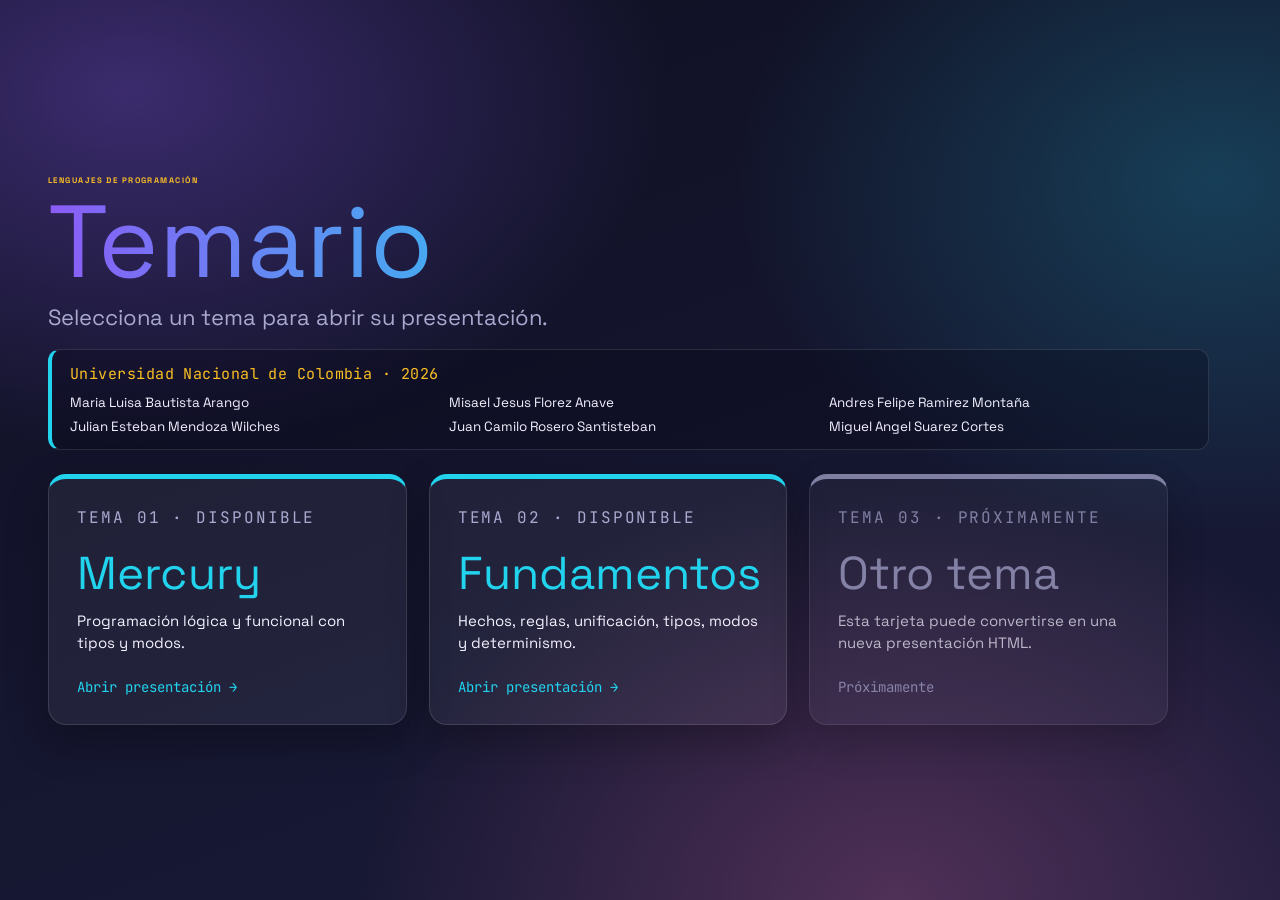
==== reveal.js/index.html @ b81d8082 "second version" ====
<!doctype html>
<html lang="es">
<head>
  <meta charset="utf-8">
  <title>Temas · Lenguajes de programación</title>
  <meta name="viewport" content="width=device-width, initial-scale=1.0, maximum-scale=1.0, user-scalable=no">
  <link rel="stylesheet" href="dist/reset.css">
  <link rel="stylesheet" href="global.css">
  <style>
    .topic-index {
      min-height: 100vh;
      box-sizing: border-box;
      display: grid;
      align-content: center;
      padding: 48px;
      color: var(--ink);
    }

    .topic-index h1 {
      margin: 0 0 0.12em;
      font-size: clamp(56px, 8vw, 112px);
      line-height: 0.95;
    }

    .topic-index .intro {
      max-width: 760px;
      margin: 0 0 18px;
      color: var(--muted);
      font-size: clamp(16px, 2vw, 22px);
    }

    .team-block {
      max-width: 1120px;
      margin: 0 0 24px;
      padding: 14px 18px;
      border: 1px solid var(--card-border);
      border-left: 4px solid var(--cyan);
      border-radius: 12px;
      background: rgba(8, 8, 24, 0.32);
    }

    .team-block .university {
      margin: 0 0 10px;
      color: var(--amber);
      font-family: var(--r-code-font);
      font-size: clamp(12px, 1.2vw, 15px);
      letter-spacing: 0.03em;
    }

    .team-list {
      display: grid;
      grid-template-columns: repeat(3, minmax(0, 1fr));
      gap: 7px 18px;
      list-style: none;
      margin: 0;
      padding: 0;
    }

    .team-list li {
      opacity: 0;
      transform: translateY(10px);
      color: var(--ink);
      font-size: clamp(11px, 1.05vw, 14px);
      animation: team-enter 520ms cubic-bezier(0.22, 1, 0.36, 1) forwards;
    }

    .team-list li:nth-child(1) { animation-delay: 120ms; }
    .team-list li:nth-child(2) { animation-delay: 260ms; }
    .team-list li:nth-child(3) { animation-delay: 400ms; }
    .team-list li:nth-child(4) { animation-delay: 540ms; }
    .team-list li:nth-child(5) { animation-delay: 680ms; }
    .team-list li:nth-child(6) { animation-delay: 820ms; }

    @keyframes team-enter {
      to {
        opacity: 1;
        transform: translateY(0);
      }
    }

    .topic-grid {
      display: grid;
      grid-template-columns: repeat(3, minmax(0, 1fr));
      gap: 22px;
      max-width: 1120px;
    }

    .topic-card {
      min-height: 210px;
      box-sizing: border-box;
      display: flex;
      flex-direction: column;
      justify-content: space-between;
      padding: 28px;
      color: var(--ink);
      text-decoration: none;
      background: var(--card);
      border: 1px solid var(--card-border);
      border-top: 5px solid var(--accent);
      border-radius: 18px;
      box-shadow: 0 16px 40px rgba(0, 0, 0, 0.28);
      transition: transform 180ms ease, border-color 180ms ease;
    }

    .topic-card:hover,
    .topic-card:focus-visible {
      transform: translateY(-6px);
      border-color: var(--accent);
      outline: none;
    }

    .topic-card small {
      color: var(--muted);
      font-family: var(--r-code-font);
      text-transform: uppercase;
      letter-spacing: 0.12em;
    }

    .topic-card h2 {
      margin: 16px 0 8px;
      color: var(--accent);
      font-size: clamp(28px, 4vw, 46px);
    }

    .topic-card p {
      margin: 0;
      color: var(--ink);
      font-size: 15px;
      line-height: 1.45;
    }

    .topic-card .open {
      margin-top: 24px;
      color: var(--accent);
      font-family: var(--r-code-font);
      font-size: 14px;
    }

    .topic-card.available {
      --accent: var(--cyan);
    }

    .topic-card.pending {
      --accent: var(--muted);
      opacity: 0.72;
      pointer-events: none;
    }

    @media (max-width: 900px) {
      .topic-index {
        align-content: start;
        padding: 32px 24px;
      }

      .team-list {
        grid-template-columns: 1fr;
      }

      .topic-grid {
        grid-template-columns: 1fr;
      }
    }

    @media (prefers-reduced-motion: reduce) {
      .topic-card {
        transition: none;
      }

      .team-list li {
        opacity: 1;
        transform: none;
        animation: none;
      }
    }
  </style>
</head>
<body>
<main class="topic-index">
  <span class="kicker">Lenguajes de programación</span>
  <h1 class="grad">Temario</h1>
  <p class="intro">Selecciona un tema para abrir su presentación.</p>

  <div class="team-block">
    <p class="university">Universidad Nacional de Colombia · 2026</p>
    <ul class="team-list" aria-label="Integrantes">
      <li>Maria Luisa Bautista Arango</li>
      <li>Misael Jesus Florez Anave</li>
      <li>Andres Felipe Ramirez Montaña</li>
      <li>Julian Esteban Mendoza Wilches</li>
      <li>Juan Camilo Rosero Santisteban</li>
      <li>Miguel Angel Suarez Cortes</li>
    </ul>
  </div>

  <div class="topic-grid">
    <a class="topic-card available" href="topics/mercury.html">
      <small>Tema 01 · Disponible</small>
      <div>
        <h2>Mercury</h2>
        <p>Programación lógica y funcional con tipos y modos.</p>
      </div>
      <span class="open">Abrir presentación →</span>
    </a>

    <a class="topic-card available" href="topics/fundamentos-mercury.html">
      <small>Tema 02 · Disponible</small>
      <div>
        <h2>Fundamentos</h2>
        <p>Hechos, reglas, unificación, tipos, modos y determinismo.</p>
      </div>
      <span class="open">Abrir presentación →</span>
    </a>

    <article class="topic-card pending" aria-disabled="true">
      <small>Tema 03 · Próximamente</small>
      <div>
        <h2>Otro tema</h2>
        <p>Esta tarjeta puede convertirse en una nueva presentación HTML.</p>
      </div>
      <span class="open">Próximamente</span>
    </article>
  </div>
</main>
</body>
</html>
---- reveal.js/global.css ----
@import url('https://fonts.googleapis.com/css2?family=Space+Grotesk:wght@400;500;700&family=JetBrains+Mono:wght@400;600&display=swap');

:root {
  --bg: #0f1022;
  --bg-2: #1a1b3a;
  --ink: #f3f1ff;
  --muted: #a9a8cf;
  --violet: #8b5cf6;
  --cyan: #22d3ee;
  --pink: #f472b6;
  --amber: #fbbf24;
  --green: #34d399;
  --card: rgba(255, 255, 255, 0.06);
  --card-border: rgba(255, 255, 255, 0.12);
  --r-main-font: 'Space Grotesk', 'Segoe UI', sans-serif;
  --r-heading-font: 'Space Grotesk', 'Segoe UI', sans-serif;
  --r-code-font: 'JetBrains Mono', Consolas, monospace;
}

html,
body {
  min-height: 100%;
  margin: 0;
  background:
    radial-gradient(900px 600px at 10% 10%, rgba(139, 92, 246, 0.35), transparent 60%),
    radial-gradient(800px 600px at 95% 20%, rgba(34, 211, 238, 0.22), transparent 60%),
    radial-gradient(900px 700px at 70% 100%, rgba(244, 114, 182, 0.25), transparent 60%),
    linear-gradient(160deg, var(--bg), var(--bg-2));
  color: var(--ink);
  font-family: var(--r-main-font);
}

.reveal-viewport {
  background:
    radial-gradient(900px 600px at 10% 10%, rgba(139, 92, 246, 0.35), transparent 60%),
    radial-gradient(800px 600px at 95% 20%, rgba(34, 211, 238, 0.22), transparent 60%),
    radial-gradient(900px 700px at 70% 100%, rgba(244, 114, 182, 0.25), transparent 60%),
    linear-gradient(160deg, var(--bg), var(--bg-2));
  color: var(--ink);
}

.reveal {
  font-family: var(--r-main-font);
  font-size: 34px;
  font-weight: 400;
  color: var(--ink);
}

.reveal h1, .reveal h2, .reveal h3 {
  font-family: var(--r-heading-font);
  font-weight: 700;
  text-transform: none;
  letter-spacing: -0.02em;
  color: var(--ink);
  margin-bottom: 0.5em;
}
.reveal h1 { font-size: 2.6em; line-height: 1.05; }
.reveal h2 { font-size: 1.7em; }
.reveal h3 { font-size: 1.1em; color: var(--cyan); }

.grad {
  background: linear-gradient(90deg, var(--violet), var(--cyan) 50%, var(--pink));
  -webkit-background-clip: text;
  background-clip: text;
  color: transparent;
}

.kicker {
  display: inline-block;
  font-size: 0.5em;
  font-weight: 700;
  letter-spacing: 0.18em;
  text-transform: uppercase;
  color: var(--amber);
  margin-bottom: 1em;
}

.reveal p, .reveal li { line-height: 1.45; }
.reveal ul { display: block; }
.reveal li::marker { color: var(--pink); }
.reveal strong { color: var(--amber); font-weight: 700; }
.reveal em { color: var(--cyan); font-style: normal; }
.reveal .muted { color: var(--muted); font-size: 0.7em; }
.reveal a { color: var(--cyan); }

/* Tarjetas */
.grid { display: grid; gap: 22px; text-align: left; }
.grid.cols-2 { grid-template-columns: repeat(2, 1fr); }
.grid.cols-3 { grid-template-columns: repeat(3, 1fr); }

.card {
  background: var(--card);
  border: 1px solid var(--card-border);
  border-top: 4px solid var(--accent, var(--violet));
  border-radius: 18px;
  padding: 22px 26px;
  backdrop-filter: blur(6px);
  box-shadow: 0 10px 30px rgba(0, 0, 0, 0.25);
}
.card h3 { color: var(--accent, var(--violet)); margin: 0 0 0.3em; font-size: 0.95em; }
.card p { margin: 0; font-size: 0.62em; color: var(--ink); opacity: 0.9; }
.card .big { font-size: 1.6em; line-height: 1; margin-bottom: 0.2em; display: block; }
.c-violet { --accent: var(--violet); }
.c-cyan { --accent: var(--cyan); }
.c-pink { --accent: var(--pink); }
.c-amber { --accent: var(--amber); }
.c-green { --accent: var(--green); }

/* Etiquetas */
.pill {
  display: inline-block;
  font-family: var(--r-code-font);
  font-size: 0.6em;
  padding: 0.15em 0.7em;
  border-radius: 999px;
  background: color-mix(in srgb, var(--accent) 20%, transparent);
  color: var(--accent);
  border: 1px solid color-mix(in srgb, var(--accent) 50%, transparent);
  margin: 0 0.15em;
}

/* Código */
.reveal pre {
  width: 100%;
  margin: 0.6em 0;
  text-align: left;
  background: rgba(8, 8, 24, 0.75);
  border: 1px solid var(--card-border);
  border-radius: 16px;
  box-shadow: 0 14px 40px rgba(0, 0, 0, 0.4);
  font-size: 0.5em;
}
.reveal pre code {
  font-family: var(--r-code-font);
  display: block;
  width: 100%;
  box-sizing: border-box;
  text-align: left;
  white-space: pre;
  padding: 1.1em 1.4em;
  max-height: 560px;
  line-height: 1.55;
  color: #e6e4ff;
}
.reveal code { font-family: var(--r-code-font); color: var(--green); }
.reveal pre::before {
  content: '';
  display: block;
  height: 12px; width: 12px;
  margin: 14px 0 0 18px;
  border-radius: 50%;
  background: #ff5f57;
  box-shadow: 20px 0 0 #febc2e, 40px 0 0 #28c840;
}
.k { color: var(--pink); }
.t { color: var(--cyan); }
.s { color: var(--amber); }
.c { color: #7c7aa8; font-style: italic; }
.p { color: var(--green); }
.m { color: var(--violet); }

/* Tablas */
.reveal table {
  width: 94%;
  margin: 0.6em auto;
  overflow: hidden;
  border-collapse: separate;
  border-spacing: 0;
  border: 1px solid var(--card-border);
  border-radius: 14px;
  background: rgba(8, 8, 24, 0.28);
  box-shadow: 0 16px 36px rgba(0, 0, 0, 0.22);
  font-size: 0.56em;
  text-align: left;
}
.reveal table th {
  padding: 0.72em 0.9em;
  color: var(--cyan);
  background: rgba(139, 92, 246, 0.16);
  border: 0;
  border-bottom: 1px solid rgba(34, 211, 238, 0.24);
  font-family: var(--r-code-font);
  font-size: 0.78em;
  letter-spacing: 0.04em;
  text-transform: none;
  text-align: left;
}
.reveal table td {
  padding: 0.62em 0.9em;
  background: rgba(255, 255, 255, 0.025);
  border: 0;
  border-bottom: 1px solid var(--card-border);
  vertical-align: middle;
  line-height: 1.35;
}
.reveal table tr:last-child td {
  border-bottom: 0;
}
.reveal table tbody tr:nth-child(even) td {
  background: rgba(255, 255, 255, 0.055);
}
.reveal table tbody tr:hover td {
  background: rgba(34, 211, 238, 0.07);
}
.reveal table td:first-child {
  border-radius: 0;
  font-family: var(--r-code-font);
  font-weight: 600;
  color: var(--ink);
}
.reveal table td:last-child {
  border-radius: 0;
}

/* Controles y progreso */
.reveal .progress { color: var(--pink); height: 5px; }
.reveal .controls { color: var(--cyan); }
.reveal .slide-number { color: var(--muted); background: transparent; font-size: 14px; }

/* Orbes decorativos en el título */
.orb {
  position: absolute; border-radius: 50%; filter: blur(2px); opacity: 0.9; pointer-events: none;
}

/* ===== Primeros pasos: pasos numerados, terminal y archivo ===== */
.steps { display: flex; gap: 18px; justify-content: center; margin-top: 1.2em; }
.step {
  flex: 1; text-align: center; padding: 22px 12px;
  background: var(--card); border: 1px solid var(--card-border); border-radius: 18px;
  box-shadow: 0 10px 30px rgba(0, 0, 0, 0.25);
}
.step .n {
  display: grid; place-items: center; width: 1.8em; height: 1.8em; margin: 0 auto 0.5em;
  border-radius: 50%; font-weight: 700; color: var(--bg);
  background: linear-gradient(135deg, var(--violet), var(--cyan));
}
.step b { display: block; font-size: 0.7em; }
.step small { display: block; margin-top: 0.3em; font-size: 0.48em; color: var(--muted); font-family: var(--r-code-font); }

.reveal pre.term code .pr { color: var(--green); user-select: none; }
.reveal pre.term code .out { color: var(--amber); }

.filechip {
  display: inline-block; margin: 0.2em 0 0.6em; padding: 0.15em 0.7em;
  font-family: var(--r-code-font); font-weight: 600; font-size: 1.5em;
  background: rgba(8, 8, 24, 0.75); border: 1px solid var(--card-border); border-radius: 18px;
  box-shadow: 0 14px 40px rgba(0, 0, 0, 0.4);
}
.filechip .nm { color: var(--green); }
.filechip .ext { color: var(--pink); }

/* ===== Código recorrido línea por línea (fragmentos) ===== */
.reveal pre.steps-code code { display: block; }
.reveal pre.steps-code .ln { display: block; opacity: 1; visibility: inherit; transition: opacity 0.25s, background 0.25s; border-radius: 6px; }
.reveal pre.steps-code .ln-gap { display: block; height: 1.55em; }
.reveal pre.steps-code:has(.current-fragment) .ln:not(.current-fragment) { opacity: 0.28; }
.reveal pre.steps-code .ln.current-fragment { background: rgba(139, 92, 246, 0.28); box-shadow: -14px 0 0 rgba(139, 92, 246, 0.28), 14px 0 0 rgba(139, 92, 246, 0.28); }

.cap-wrap { position: relative; height: 3.4em; margin-top: 0.5em; text-align: left; }
.cap {
  position: absolute; inset: 0; font-size: 0.62em; line-height: 1.35;
  padding: 0.7em 1.1em; background: var(--card); border: 1px solid var(--card-border);
  border-left: 5px solid var(--accent, var(--violet)); border-radius: 14px;
}
.cap b { color: var(--accent, var(--violet)); }
.reveal pre.steps-code { text-align: left; }

/* Comparación de código en dos columnas */
.compare-grid {
 align-items: stretch;
 gap: 28px;
}

.compare-card {
 min-width: 0;
 display: flex;
 flex-direction: column;
 padding: 18px 20px 20px;
 overflow: hidden;
}

.compare-card h3 {
 margin: 0 0 14px;
 text-align: center;
 white-space: nowrap;
}

.compare-card pre {
 flex: 1;
 min-height: 250px;
 margin: 0;
 box-sizing: border-box;
 display: flex;
 flex-direction: column;
 font-size: 0.42em;
 text-align: left;
}

.compare-card pre code {
 flex: 1;
 box-sizing: border-box;
 display: block;
 max-height: none;
 padding: 0.9em 1.25em 1.25em;
 overflow: hidden;
 white-space: pre;
 line-height: 1.55;
}

.compare-card pre::before {
 flex: 0 0 auto;
 margin: 12px 0 8px 16px;
}

.code-grid {
 align-items: start;
 gap: 26px;
}

.code-grid-item {
 min-width: 0;
}

.code-grid pre,
.normal-code {
 width: 92%;
 max-width: 760px;
 margin-left: auto;
 margin-right: auto;
 text-align: left;
}

.code-grid pre code,
.normal-code code {
 margin: 0;
 padding: 1em 1.35em 1.15em;
 text-align: left;
 white-space: pre;
}

.reveal pre.steps-code {
 width: 94%;
 margin-left: auto;
 margin-right: auto;
 text-align: left;
}

.normal-code {
 width: 92%;
 max-width: 760px;
 margin-left: auto;
 margin-right: auto;
}

.code-centered {
 display: block;
 margin-left: auto !important;
 margin-right: auto !important;
 text-align: left;
}

.code-centered code {
 width: 100%;
 margin-left: 0;
 margin-right: 0;
}

.code-after-table {
 margin-top: 30px !important;
 margin-bottom: 0;
}
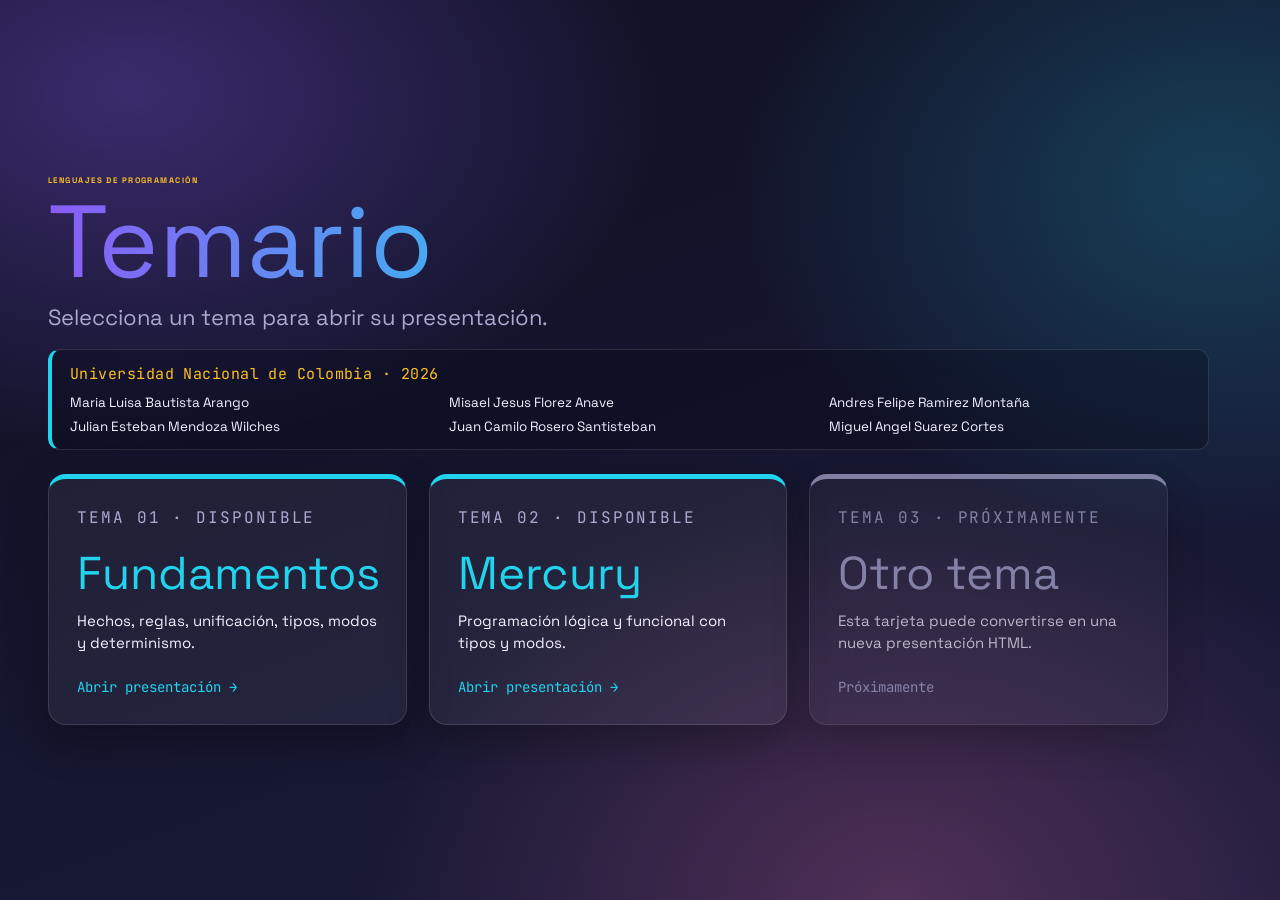
==== commit a84cfd84: "change order" ====
--- a/reveal.js/index.html
+++ b/reveal.js/index.html
@@ -193,20 +193,21 @@
   </div>
 
   <div class="topic-grid">
+
+    <a class="topic-card available" href="topics/fundamentos-mercury.html">
+      <small>Tema 01 · Disponible</small>
+      <div>
+        <h2>Fundamentos</h2>
+        <p>Hechos, reglas, unificación, tipos, modos y determinismo.</p>
+      </div>
+      <span class="open">Abrir presentación →</span>
+    </a>
+
     <a class="topic-card available" href="topics/mercury.html">
-      <small>Tema 01 · Disponible</small>
+      <small>Tema 02 · Disponible</small>
       <div>
         <h2>Mercury</h2>
         <p>Programación lógica y funcional con tipos y modos.</p>
-      </div>
-      <span class="open">Abrir presentación →</span>
-    </a>
-
-    <a class="topic-card available" href="topics/fundamentos-mercury.html">
-      <small>Tema 02 · Disponible</small>
-      <div>
-        <h2>Fundamentos</h2>
-        <p>Hechos, reglas, unificación, tipos, modos y determinismo.</p>
       </div>
       <span class="open">Abrir presentación →</span>
     </a>
--- a/reveal.js/global.css
+++ b/reveal.js/global.css
@@ -369,3 +369,152 @@
  margin-top: 30px !important;
  margin-bottom: 0;
 }
+
+/* ===== Particularidades de Mercury: divisorias, esquemas y código resaltado ===== */
+.mx-divider .mx-num {
+ display: block;
+ font-family: var(--r-code-font);
+ font-size: 2.4em;
+ font-weight: 600;
+ line-height: 1;
+ color: var(--violet);
+ opacity: 0.6;
+ margin-bottom: 0.25em;
+}
+.mx-divider h2 { font-size: 2em; }
+
+.mx-statement {
+ font-size: 1.55em;
+ font-weight: 700;
+ line-height: 1.2;
+ letter-spacing: -0.02em;
+ margin: 0.4em auto;
+ max-width: 15em;
+}
+
+.mx-gap { margin-top: 1.1em; }
+.reveal .card .mx-card-line { font-size: 0.8em; }
+
+.mx-vs {
+ display: grid;
+ grid-template-columns: 1fr auto 1fr;
+ gap: 28px;
+ align-items: stretch;
+}
+.mx-vs .mx-arrow { align-self: center; }
+.mx-side {
+ display: flex;
+ flex-direction: column;
+ justify-content: center;
+ padding: 1.1em 1.2em;
+ background: var(--card);
+ border: 1px solid var(--card-border);
+ border-top: 5px solid var(--accent);
+ border-radius: 18px;
+ box-shadow: 0 10px 30px rgba(0, 0, 0, 0.25);
+}
+.mx-side b { display: block; font-size: 1.05em; line-height: 1.25; color: var(--ink); }
+.mx-tag {
+ display: block;
+ margin-bottom: 0.5em;
+ font-family: var(--r-code-font);
+ font-size: 0.6em;
+ letter-spacing: 0.12em;
+ text-transform: uppercase;
+ color: var(--accent);
+}
+
+.mx-pills { display: flex; justify-content: center; gap: 26px; margin-top: 0.8em; }
+.mx-chip {
+ font-family: var(--r-code-font);
+ font-size: 1.15em;
+ font-weight: 600;
+ padding: 0.35em 0.9em;
+ border-radius: 999px;
+ color: var(--accent);
+ background: color-mix(in srgb, var(--accent) 16%, transparent);
+ border: 1px solid color-mix(in srgb, var(--accent) 55%, transparent);
+}
+
+.mx-flow {
+ display: flex;
+ align-items: center;
+ justify-content: center;
+ gap: 18px;
+ margin-top: 1.2em;
+}
+.mx-node {
+ --accent: var(--ink);
+ display: inline-block;
+ padding: 0.45em 0.85em;
+ font-family: var(--r-code-font);
+ font-size: 0.78em;
+ font-weight: 600;
+ color: var(--accent);
+ background: var(--card);
+ border: 1px solid color-mix(in srgb, var(--accent) 45%, transparent);
+ border-radius: 14px;
+}
+.mx-node.c-violet { --accent: var(--violet); }
+.mx-node.c-cyan { --accent: var(--cyan); }
+.mx-node.c-pink { --accent: var(--pink); }
+.mx-node.c-amber { --accent: var(--amber); }
+.mx-node.c-green { --accent: var(--green); }
+.mx-stack { display: inline-flex; flex-direction: column; gap: 10px; }
+.mx-arrow { color: var(--muted); font-size: 1.3em; }
+
+.reveal table.mx-table { font-size: 0.5em; }
+.reveal table.mx-table td:nth-child(2) { color: var(--green); }
+.reveal table.mx-table td:nth-child(3) { color: var(--amber); }
+
+.reveal pre.mx-code {
+ position: relative;
+ width: 94%;
+ margin: 0.4em auto 0;
+ font-size: inherit;
+ background: transparent;
+ border: 0;
+ box-shadow: none;
+}
+.reveal pre.mx-code::before { display: none; }
+.reveal pre.mx-code code.hljs {
+ max-height: none;
+ padding: 0.8em 1.1em;
+ font-size: 13pt;
+ line-height: 1.45;
+ white-space: pre;
+ word-break: normal;
+ border: 1px solid var(--card-border);
+ border-radius: 16px;
+ box-shadow: 0 14px 40px rgba(0, 0, 0, 0.4);
+}
+.reveal pre.mx-code .hljs-ln {
+ width: auto;
+ margin: 0;
+ border: 0;
+ border-radius: 0;
+ background: transparent;
+ box-shadow: none;
+ font-size: inherit;
+ overflow: visible;
+}
+.reveal pre.mx-code .hljs-ln tr td {
+ padding: 0;
+ border: 0;
+ background: transparent;
+ font-family: var(--r-code-font);
+ font-weight: 400;
+ line-height: 1.45;
+}
+.reveal pre.mx-code .hljs-ln td.hljs-ln-numbers { min-width: 2em; padding-right: 1em; opacity: 0.45; }
+.reveal pre.mx-code .hljs.has-highlights tr:not(.highlight-line) { opacity: 0.28; }
+
+/* Los pasos se apilan en el mismo lugar */
+.paso-wrap {
+    position: relative;
+    min-height: 60vh;
+}
+.paso-wrap .paso {
+    position: absolute;
+    inset: 0;
+}
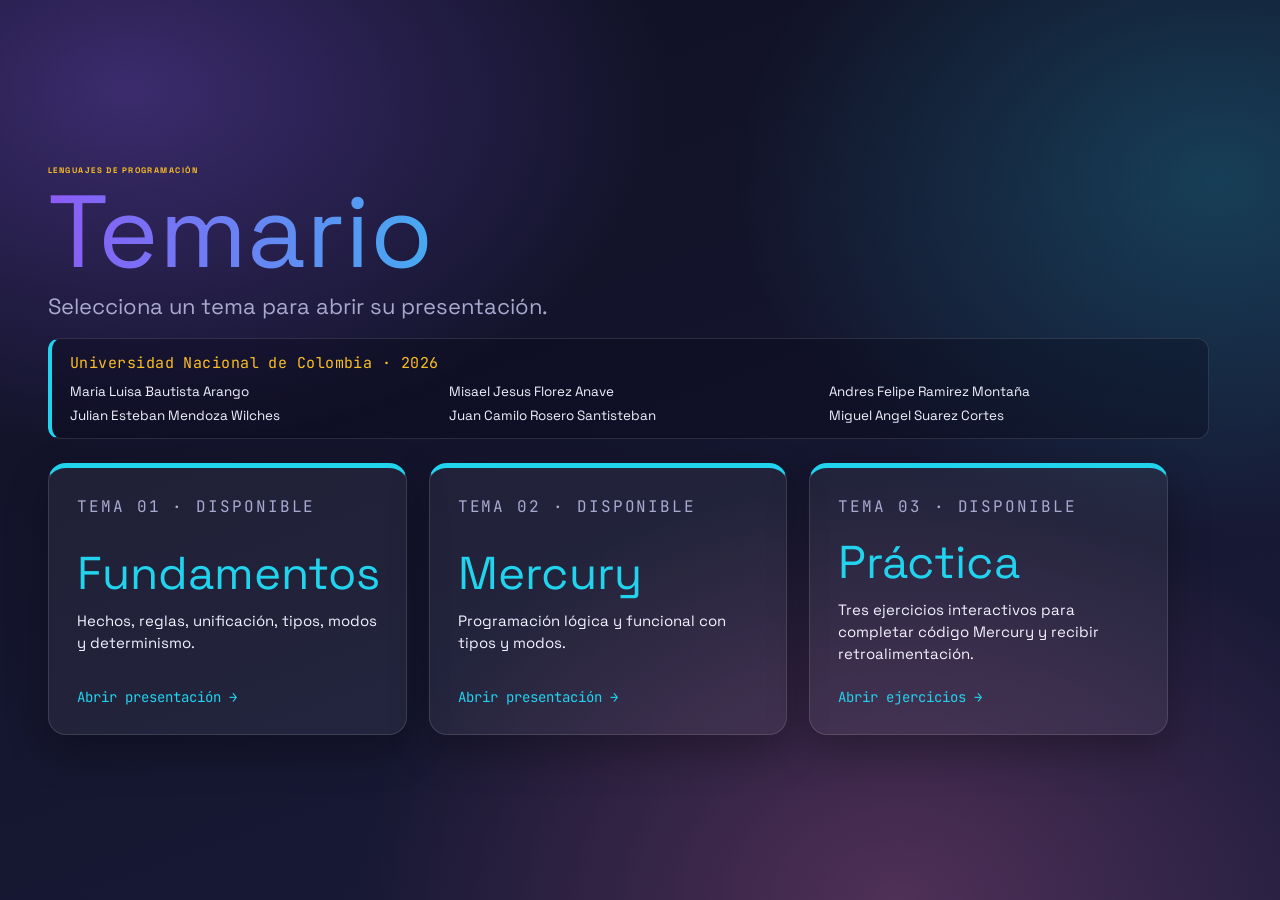
==== commit e756a413: "añadir casos de práctica" ====
--- a/reveal.js/index.html
+++ b/reveal.js/index.html
@@ -212,14 +212,14 @@
       <span class="open">Abrir presentación →</span>
     </a>
 
-    <article class="topic-card pending" aria-disabled="true">
-      <small>Tema 03 · Próximamente</small>
+    <a class="topic-card available" href="topics/practica-mercury.html">
+      <small>Tema 03 · Disponible</small>
       <div>
-        <h2>Otro tema</h2>
-        <p>Esta tarjeta puede convertirse en una nueva presentación HTML.</p>
+        <h2>Práctica</h2>
+        <p>Tres ejercicios interactivos para completar código Mercury y recibir retroalimentación.</p>
       </div>
-      <span class="open">Próximamente</span>
-    </article>
+      <span class="open">Abrir ejercicios →</span>
+    </a>
   </div>
 </main>
 </body>
--- a/reveal.js/global.css
+++ b/reveal.js/global.css
@@ -217,6 +217,44 @@
 .reveal .controls { color: var(--cyan); }
 .reveal .slide-number { color: var(--muted); background: transparent; font-size: 14px; }
 
+/* Volver al temario */
+.back-to-index {
+  position: fixed;
+  top: 18px;
+  left: 18px;
+  z-index: 1000;
+  display: inline-flex;
+  align-items: center;
+  gap: 8px;
+  padding: 8px 12px;
+  border: 1px solid var(--card-border);
+  border-radius: 999px;
+  background: rgba(15, 16, 34, 0.78);
+  color: var(--cyan) !important;
+  font-family: var(--r-main-font);
+  font-size: 16px;
+  font-weight: 700;
+  line-height: 1;
+  text-decoration: none;
+  backdrop-filter: blur(8px);
+  box-shadow: 0 6px 18px rgba(0, 0, 0, 0.28);
+  transition: border-color 0.2s, background 0.2s, transform 0.2s;
+}
+.back-to-index:hover {
+  border-color: var(--cyan);
+  background: rgba(15, 16, 34, 0.95);
+  transform: translateX(-2px);
+}
+.back-to-index:focus-visible {
+  outline: 3px solid var(--amber);
+  outline-offset: 3px;
+}
+.back-to-index .arrow { font-size: 22px; }
+
+@media print {
+  .back-to-index { display: none; }
+}
+
 /* Orbes decorativos en el título */
 .orb {
   position: absolute; border-radius: 50%; filter: blur(2px); opacity: 0.9; pointer-events: none;
